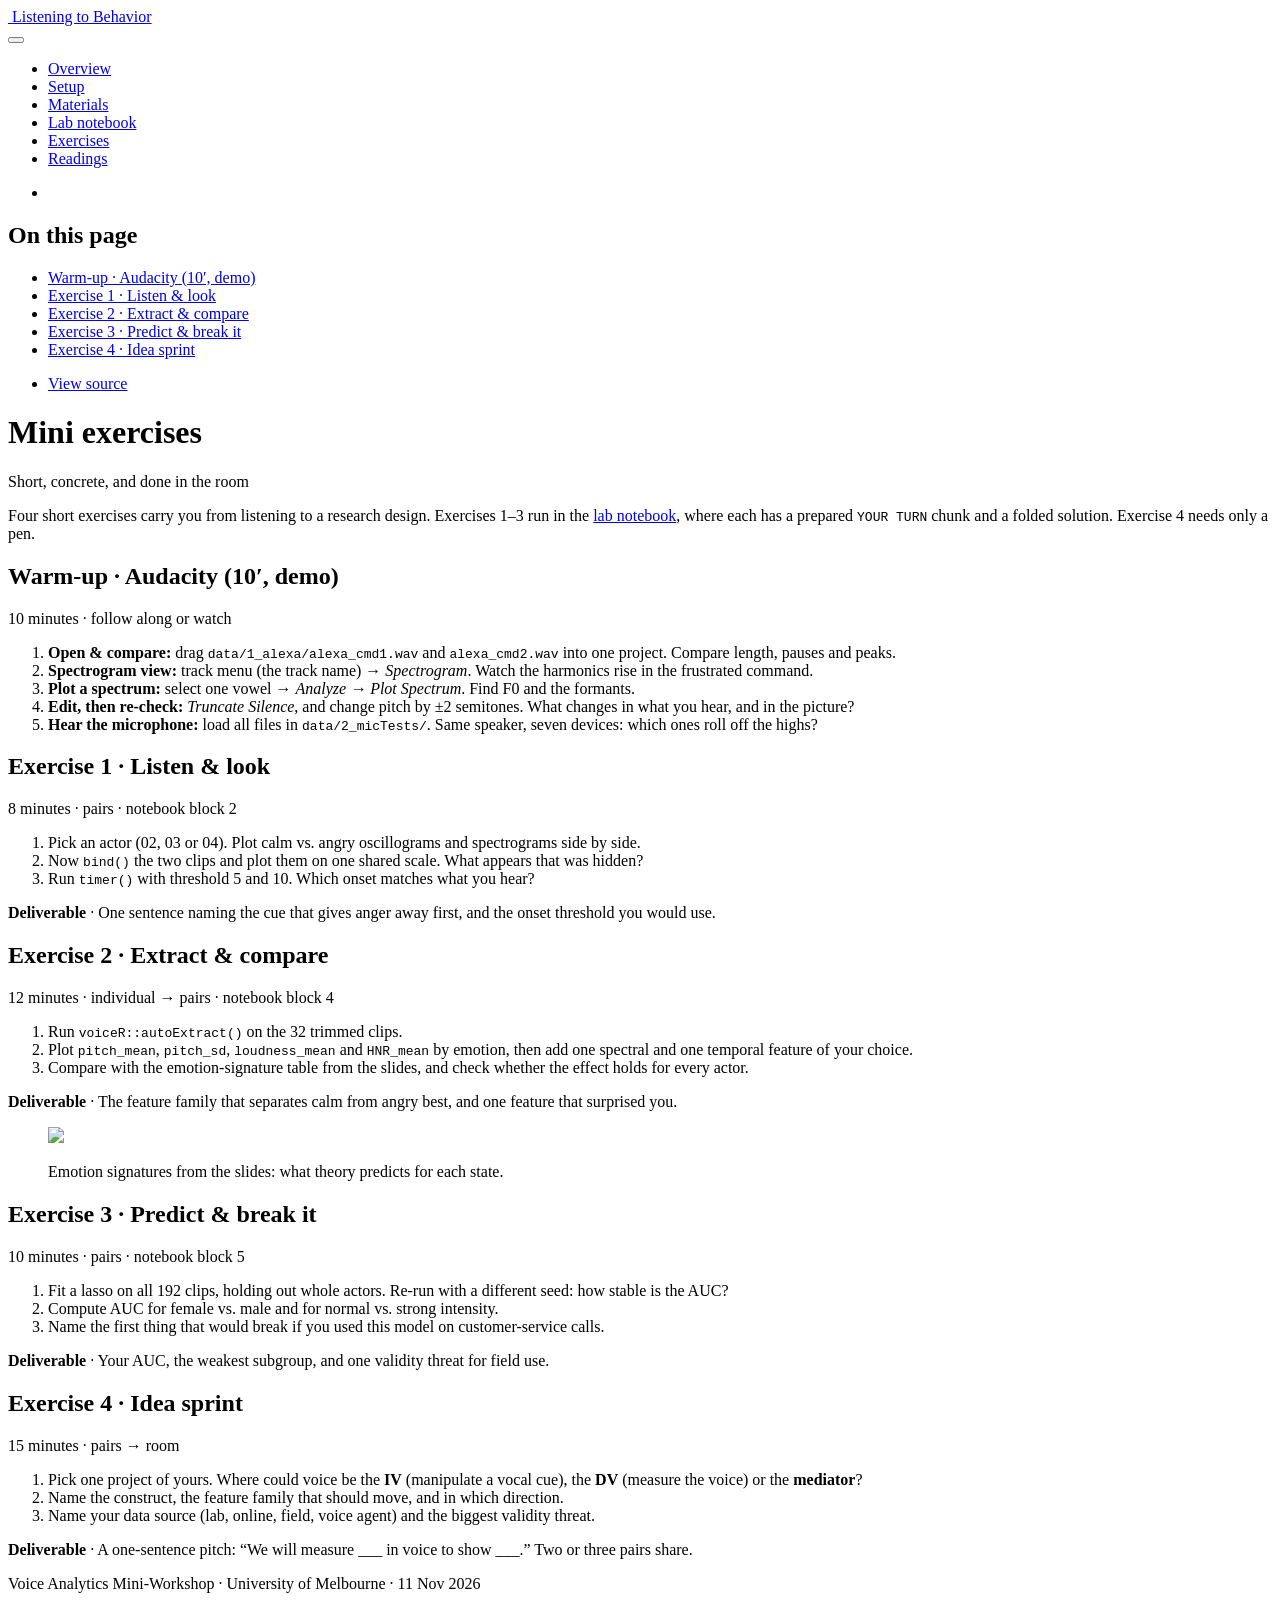
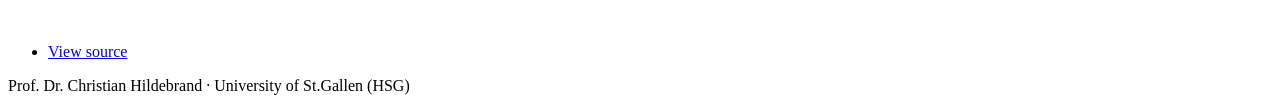
==== docs/exercises.html @ 2fc5c0d3 "Add files via upload" ====
<!DOCTYPE html>
<html xmlns="http://www.w3.org/1999/xhtml" lang="en" xml:lang="en"><head>

<meta charset="utf-8">
<meta name="generator" content="quarto-1.6.42">

<meta name="viewport" content="width=device-width, initial-scale=1.0, user-scalable=yes">


<title>Mini exercises – Listening to Behavior</title>
<style>
code{white-space: pre-wrap;}
span.smallcaps{font-variant: small-caps;}
div.columns{display: flex; gap: min(4vw, 1.5em);}
div.column{flex: auto; overflow-x: auto;}
div.hanging-indent{margin-left: 1.5em; text-indent: -1.5em;}
ul.task-list{list-style: none;}
ul.task-list li input[type="checkbox"] {
  width: 0.8em;
  margin: 0 0.8em 0.2em -1em; /* quarto-specific, see https://github.com/quarto-dev/quarto-cli/issues/4556 */ 
  vertical-align: middle;
}
</style>


<script src="site_libs/quarto-nav/quarto-nav.js"></script>
<script src="site_libs/quarto-nav/headroom.min.js"></script>
<script src="site_libs/clipboard/clipboard.min.js"></script>
<script src="site_libs/quarto-search/autocomplete.umd.js"></script>
<script src="site_libs/quarto-search/fuse.min.js"></script>
<script src="site_libs/quarto-search/quarto-search.js"></script>
<meta name="quarto:offset" content="./">
<script src="site_libs/quarto-html/quarto.js"></script>
<script src="site_libs/quarto-html/popper.min.js"></script>
<script src="site_libs/quarto-html/tippy.umd.min.js"></script>
<script src="site_libs/quarto-html/anchor.min.js"></script>
<link href="site_libs/quarto-html/tippy.css" rel="stylesheet">
<link href="site_libs/quarto-html/quarto-syntax-highlighting-2f5df379a58b258e96c21c0638c20c03.css" rel="stylesheet" id="quarto-text-highlighting-styles">
<script src="site_libs/bootstrap/bootstrap.min.js"></script>
<link href="site_libs/bootstrap/bootstrap-icons.css" rel="stylesheet">
<link href="site_libs/bootstrap/bootstrap-9701ccb77f24afb38306966c684df06f.min.css" rel="stylesheet" append-hash="true" id="quarto-bootstrap" data-mode="light">
<script id="quarto-search-options" type="application/json">{
  "location": "navbar",
  "copy-button": false,
  "collapse-after": 3,
  "panel-placement": "end",
  "type": "overlay",
  "limit": 50,
  "keyboard-shortcut": [
    "f",
    "/",
    "s"
  ],
  "show-item-context": false,
  "language": {
    "search-no-results-text": "No results",
    "search-matching-documents-text": "matching documents",
    "search-copy-link-title": "Copy link to search",
    "search-hide-matches-text": "Hide additional matches",
    "search-more-match-text": "more match in this document",
    "search-more-matches-text": "more matches in this document",
    "search-clear-button-title": "Clear",
    "search-text-placeholder": "",
    "search-detached-cancel-button-title": "Cancel",
    "search-submit-button-title": "Submit",
    "search-label": "Search"
  }
}</script>
<style>html{ scroll-behavior: smooth; }</style>


</head>

<body class="nav-fixed">

<div id="quarto-search-results"></div>
  <header id="quarto-header" class="headroom fixed-top">
    <nav class="navbar navbar-expand-lg " data-bs-theme="dark">
      <div class="navbar-container container-fluid">
      <div class="navbar-brand-container mx-auto">
    <a href="./index.html" class="navbar-brand navbar-brand-logo">
    <img src="./assets/hsg_logo.png" alt="" class="navbar-logo">
    </a>
    <a class="navbar-brand" href="./index.html">
    <span class="navbar-title">Listening to Behavior</span>
    </a>
  </div>
            <div id="quarto-search" class="" title="Search"></div>
          <button class="navbar-toggler" type="button" data-bs-toggle="collapse" data-bs-target="#navbarCollapse" aria-controls="navbarCollapse" role="menu" aria-expanded="false" aria-label="Toggle navigation" onclick="if (window.quartoToggleHeadroom) { window.quartoToggleHeadroom(); }">
  <span class="navbar-toggler-icon"></span>
</button>
          <div class="collapse navbar-collapse" id="navbarCollapse">
            <ul class="navbar-nav navbar-nav-scroll me-auto">
  <li class="nav-item">
    <a class="nav-link" href="./index.html"> 
<span class="menu-text">Overview</span></a>
  </li>  
  <li class="nav-item">
    <a class="nav-link" href="./setup.html"> 
<span class="menu-text">Setup</span></a>
  </li>  
  <li class="nav-item">
    <a class="nav-link" href="./materials.html"> 
<span class="menu-text">Materials</span></a>
  </li>  
  <li class="nav-item">
    <a class="nav-link" href="./lab/voice_lab.html"> 
<span class="menu-text">Lab notebook</span></a>
  </li>  
  <li class="nav-item">
    <a class="nav-link active" href="./exercises.html" aria-current="page"> 
<span class="menu-text">Exercises</span></a>
  </li>  
  <li class="nav-item">
    <a class="nav-link" href="./resources.html"> 
<span class="menu-text">Readings</span></a>
  </li>  
</ul>
            <ul class="navbar-nav navbar-nav-scroll ms-auto">
  <li class="nav-item compact">
    <a class="nav-link" href="https://github.com/childebrand/Melbourne-Voice-2026"> <i class="bi bi-github" role="img">
</i> 
<span class="menu-text"></span></a>
  </li>  
</ul>
          </div> <!-- /navcollapse -->
            <div class="quarto-navbar-tools">
</div>
      </div> <!-- /container-fluid -->
    </nav>
</header>
<!-- content -->
<div id="quarto-content" class="quarto-container page-columns page-rows-contents page-layout-article page-navbar">
<!-- sidebar -->
<!-- margin-sidebar -->
    <div id="quarto-margin-sidebar" class="sidebar margin-sidebar">
        <nav id="TOC" role="doc-toc" class="toc-active">
    <h2 id="toc-title">On this page</h2>
   
  <ul>
  <li><a href="#warm-up-audacity-10-demo" id="toc-warm-up-audacity-10-demo" class="nav-link active" data-scroll-target="#warm-up-audacity-10-demo">Warm-up · Audacity (10′, demo)</a></li>
  <li><a href="#exercise-1-listen-look" id="toc-exercise-1-listen-look" class="nav-link" data-scroll-target="#exercise-1-listen-look">Exercise 1 · Listen &amp; look</a></li>
  <li><a href="#exercise-2-extract-compare" id="toc-exercise-2-extract-compare" class="nav-link" data-scroll-target="#exercise-2-extract-compare">Exercise 2 · Extract &amp; compare</a></li>
  <li><a href="#exercise-3-predict-break-it" id="toc-exercise-3-predict-break-it" class="nav-link" data-scroll-target="#exercise-3-predict-break-it">Exercise 3 · Predict &amp; break it</a></li>
  <li><a href="#exercise-4-idea-sprint" id="toc-exercise-4-idea-sprint" class="nav-link" data-scroll-target="#exercise-4-idea-sprint">Exercise 4 · Idea sprint</a></li>
  </ul>
<div class="toc-actions"><ul><li><a href="https://github.com/childebrand/Melbourne-Voice-2026/blob/main/exercises.qmd" class="toc-action"><i class="bi bi-github"></i>View source</a></li></ul></div></nav>
    </div>
<!-- main -->
<main class="content" id="quarto-document-content">

<header id="title-block-header" class="quarto-title-block default">
<div class="quarto-title">
<h1 class="title">Mini exercises</h1>
<p class="subtitle lead">Short, concrete, and done in the room</p>
</div>



<div class="quarto-title-meta">

    
  
    
  </div>
  


</header>


<p>Four short exercises carry you from listening to a research design. Exercises 1–3 run in the <a href="lab/voice_lab.html">lab notebook</a>, where each has a prepared <code>YOUR TURN</code> chunk and a folded solution. Exercise 4 needs only a pen.</p>
<section id="warm-up-audacity-10-demo" class="level2">
<h2 class="anchored" data-anchor-id="warm-up-audacity-10-demo">Warm-up · Audacity (10′, demo)</h2>
<div class="exercise">
<div class="meta">10 minutes · follow along or watch</div>
<ol>
<li><b>Open &amp; compare:</b> drag <code>data/1_alexa/alexa_cmd1.wav</code> and <code>alexa_cmd2.wav</code> into one project. Compare length, pauses and peaks.</li>
<li><b>Spectrogram view:</b> track menu (the track name) → <i>Spectrogram</i>. Watch the harmonics rise in the frustrated command.</li>
<li><b>Plot a spectrum:</b> select one vowel → <i>Analyze → Plot Spectrum</i>. Find F0 and the formants.</li>
<li><b>Edit, then re-check:</b> <i>Truncate Silence</i>, and change pitch by ±2 semitones. What changes in what you hear, and in the picture?</li>
<li><b>Hear the microphone:</b> load all files in <code>data/2_micTests/</code>. Same speaker, seven devices: which ones roll off the highs?</li>
</ol>
</div>
</section>
<section id="exercise-1-listen-look" class="level2">
<h2 class="anchored" data-anchor-id="exercise-1-listen-look">Exercise 1 · Listen &amp; look</h2>
<div class="exercise">
<div class="meta">8 minutes · pairs · notebook block 2</div>
<ol>
<li>Pick an actor (02, 03 or 04). Plot calm vs. angry oscillograms and spectrograms side by side.</li>
<li>Now <code>bind()</code> the two clips and plot them on one shared scale. What appears that was hidden?</li>
<li>Run <code>timer()</code> with threshold 5 and 10. Which onset matches what you hear?</li>
</ol>
<div class="deliv"><b>Deliverable</b> · One sentence naming the cue that gives anger away first, and the onset threshold you would use.</div>
</div>
</section>
<section id="exercise-2-extract-compare" class="level2">
<h2 class="anchored" data-anchor-id="exercise-2-extract-compare">Exercise 2 · Extract &amp; compare</h2>
<div class="exercise">
<div class="meta">12 minutes · individual → pairs · notebook block 4</div>
<ol>
<li>Run <code>voiceR::autoExtract()</code> on the 32 trimmed clips.</li>
<li>Plot <code>pitch_mean</code>, <code>pitch_sd</code>, <code>loudness_mean</code> and <code>HNR_mean</code> by emotion, then add one spectral and one temporal feature of your choice.</li>
<li>Compare with the emotion-signature table from the slides, and check whether the effect holds for every actor.</li>
</ol>
<div class="deliv"><b>Deliverable</b> · The feature family that separates calm from angry best, and one feature that surprised you.</div>
</div>
<div class="quarto-figure quarto-figure-center">
<figure class="figure">
<p><img src="assets/emotion_signatures.png" class="img-fluid figure-img" style="width:70.0%"></p>
<figcaption>Emotion signatures from the slides: what theory predicts for each state.</figcaption>
</figure>
</div>
</section>
<section id="exercise-3-predict-break-it" class="level2">
<h2 class="anchored" data-anchor-id="exercise-3-predict-break-it">Exercise 3 · Predict &amp; break it</h2>
<div class="exercise">
<div class="meta">10 minutes · pairs · notebook block 5</div>
<ol>
<li>Fit a lasso on all 192 clips, holding out whole actors. Re-run with a different seed: how stable is the AUC?</li>
<li>Compute AUC for female vs. male and for normal vs. strong intensity.</li>
<li>Name the first thing that would break if you used this model on customer-service calls.</li>
</ol>
<div class="deliv"><b>Deliverable</b> · Your AUC, the weakest subgroup, and one validity threat for field use.</div>
</div>
</section>
<section id="exercise-4-idea-sprint" class="level2">
<h2 class="anchored" data-anchor-id="exercise-4-idea-sprint">Exercise 4 · Idea sprint</h2>
<div class="exercise">
<div class="meta">15 minutes · pairs → room</div>
<ol>
<li>Pick one project of yours. Where could voice be the <b>IV</b> (manipulate a vocal cue), the <b>DV</b> (measure the voice) or the <b>mediator</b>?</li>
<li>Name the construct, the feature family that should move, and in which direction.</li>
<li>Name your data source (lab, online, field, voice agent) and the biggest validity threat.</li>
</ol>
<div class="deliv"><b>Deliverable</b> · A one-sentence pitch: “We will measure ___ in voice to show ___.” Two or three pairs share.</div>
</div>


</section>

</main> <!-- /main -->
<script id="quarto-html-after-body" type="application/javascript">
window.document.addEventListener("DOMContentLoaded", function (event) {
  const toggleBodyColorMode = (bsSheetEl) => {
    const mode = bsSheetEl.getAttribute("data-mode");
    const bodyEl = window.document.querySelector("body");
    if (mode === "dark") {
      bodyEl.classList.add("quarto-dark");
      bodyEl.classList.remove("quarto-light");
    } else {
      bodyEl.classList.add("quarto-light");
      bodyEl.classList.remove("quarto-dark");
    }
  }
  const toggleBodyColorPrimary = () => {
    const bsSheetEl = window.document.querySelector("link#quarto-bootstrap");
    if (bsSheetEl) {
      toggleBodyColorMode(bsSheetEl);
    }
  }
  toggleBodyColorPrimary();  
  const icon = "";
  const anchorJS = new window.AnchorJS();
  anchorJS.options = {
    placement: 'right',
    icon: icon
  };
  anchorJS.add('.anchored');
  const isCodeAnnotation = (el) => {
    for (const clz of el.classList) {
      if (clz.startsWith('code-annotation-')) {                     
        return true;
      }
    }
    return false;
  }
  const onCopySuccess = function(e) {
    // button target
    const button = e.trigger;
    // don't keep focus
    button.blur();
    // flash "checked"
    button.classList.add('code-copy-button-checked');
    var currentTitle = button.getAttribute("title");
    button.setAttribute("title", "Copied!");
    let tooltip;
    if (window.bootstrap) {
      button.setAttribute("data-bs-toggle", "tooltip");
      button.setAttribute("data-bs-placement", "left");
      button.setAttribute("data-bs-title", "Copied!");
      tooltip = new bootstrap.Tooltip(button, 
        { trigger: "manual", 
          customClass: "code-copy-button-tooltip",
          offset: [0, -8]});
      tooltip.show();    
    }
    setTimeout(function() {
      if (tooltip) {
        tooltip.hide();
        button.removeAttribute("data-bs-title");
        button.removeAttribute("data-bs-toggle");
        button.removeAttribute("data-bs-placement");
      }
      button.setAttribute("title", currentTitle);
      button.classList.remove('code-copy-button-checked');
    }, 1000);
    // clear code selection
    e.clearSelection();
  }
  const getTextToCopy = function(trigger) {
      const codeEl = trigger.previousElementSibling.cloneNode(true);
      for (const childEl of codeEl.children) {
        if (isCodeAnnotation(childEl)) {
          childEl.remove();
        }
      }
      return codeEl.innerText;
  }
  const clipboard = new window.ClipboardJS('.code-copy-button:not([data-in-quarto-modal])', {
    text: getTextToCopy
  });
  clipboard.on('success', onCopySuccess);
  if (window.document.getElementById('quarto-embedded-source-code-modal')) {
    const clipboardModal = new window.ClipboardJS('.code-copy-button[data-in-quarto-modal]', {
      text: getTextToCopy,
      container: window.document.getElementById('quarto-embedded-source-code-modal')
    });
    clipboardModal.on('success', onCopySuccess);
  }
    var localhostRegex = new RegExp(/^(?:http|https):\/\/localhost\:?[0-9]*\//);
    var mailtoRegex = new RegExp(/^mailto:/);
      var filterRegex = new RegExp("https:\/\/childebrand\.github\.io\/Melbourne-Voice-2026\/");
    var isInternal = (href) => {
        return filterRegex.test(href) || localhostRegex.test(href) || mailtoRegex.test(href);
    }
    // Inspect non-navigation links and adorn them if external
 	var links = window.document.querySelectorAll('a[href]:not(.nav-link):not(.navbar-brand):not(.toc-action):not(.sidebar-link):not(.sidebar-item-toggle):not(.pagination-link):not(.no-external):not([aria-hidden]):not(.dropdown-item):not(.quarto-navigation-tool):not(.about-link)');
    for (var i=0; i<links.length; i++) {
      const link = links[i];
      if (!isInternal(link.href)) {
        // undo the damage that might have been done by quarto-nav.js in the case of
        // links that we want to consider external
        if (link.dataset.originalHref !== undefined) {
          link.href = link.dataset.originalHref;
        }
      }
    }
  function tippyHover(el, contentFn, onTriggerFn, onUntriggerFn) {
    const config = {
      allowHTML: true,
      maxWidth: 500,
      delay: 100,
      arrow: false,
      appendTo: function(el) {
          return el.parentElement;
      },
      interactive: true,
      interactiveBorder: 10,
      theme: 'quarto',
      placement: 'bottom-start',
    };
    if (contentFn) {
      config.content = contentFn;
    }
    if (onTriggerFn) {
      config.onTrigger = onTriggerFn;
    }
    if (onUntriggerFn) {
      config.onUntrigger = onUntriggerFn;
    }
    window.tippy(el, config); 
  }
  const noterefs = window.document.querySelectorAll('a[role="doc-noteref"]');
  for (var i=0; i<noterefs.length; i++) {
    const ref = noterefs[i];
    tippyHover(ref, function() {
      // use id or data attribute instead here
      let href = ref.getAttribute('data-footnote-href') || ref.getAttribute('href');
      try { href = new URL(href).hash; } catch {}
      const id = href.replace(/^#\/?/, "");
      const note = window.document.getElementById(id);
      if (note) {
        return note.innerHTML;
      } else {
        return "";
      }
    });
  }
  const xrefs = window.document.querySelectorAll('a.quarto-xref');
  const processXRef = (id, note) => {
    // Strip column container classes
    const stripColumnClz = (el) => {
      el.classList.remove("page-full", "page-columns");
      if (el.children) {
        for (const child of el.children) {
          stripColumnClz(child);
        }
      }
    }
    stripColumnClz(note)
    if (id === null || id.startsWith('sec-')) {
      // Special case sections, only their first couple elements
      const container = document.createElement("div");
      if (note.children && note.children.length > 2) {
        container.appendChild(note.children[0].cloneNode(true));
        for (let i = 1; i < note.children.length; i++) {
          const child = note.children[i];
          if (child.tagName === "P" && child.innerText === "") {
            continue;
          } else {
            container.appendChild(child.cloneNode(true));
            break;
          }
        }
        if (window.Quarto?.typesetMath) {
          window.Quarto.typesetMath(container);
        }
        return container.innerHTML
      } else {
        if (window.Quarto?.typesetMath) {
          window.Quarto.typesetMath(note);
        }
        return note.innerHTML;
      }
    } else {
      // Remove any anchor links if they are present
      const anchorLink = note.querySelector('a.anchorjs-link');
      if (anchorLink) {
        anchorLink.remove();
      }
      if (window.Quarto?.typesetMath) {
        window.Quarto.typesetMath(note);
      }
      if (note.classList.contains("callout")) {
        return note.outerHTML;
      } else {
        return note.innerHTML;
      }
    }
  }
  for (var i=0; i<xrefs.length; i++) {
    const xref = xrefs[i];
    tippyHover(xref, undefined, function(instance) {
      instance.disable();
      let url = xref.getAttribute('href');
      let hash = undefined; 
      if (url.startsWith('#')) {
        hash = url;
      } else {
        try { hash = new URL(url).hash; } catch {}
      }
      if (hash) {
        const id = hash.replace(/^#\/?/, "");
        const note = window.document.getElementById(id);
        if (note !== null) {
          try {
            const html = processXRef(id, note.cloneNode(true));
            instance.setContent(html);
          } finally {
            instance.enable();
            instance.show();
          }
        } else {
          // See if we can fetch this
          fetch(url.split('#')[0])
          .then(res => res.text())
          .then(html => {
            const parser = new DOMParser();
            const htmlDoc = parser.parseFromString(html, "text/html");
            const note = htmlDoc.getElementById(id);
            if (note !== null) {
              const html = processXRef(id, note);
              instance.setContent(html);
            } 
          }).finally(() => {
            instance.enable();
            instance.show();
          });
        }
      } else {
        // See if we can fetch a full url (with no hash to target)
        // This is a special case and we should probably do some content thinning / targeting
        fetch(url)
        .then(res => res.text())
        .then(html => {
          const parser = new DOMParser();
          const htmlDoc = parser.parseFromString(html, "text/html");
          const note = htmlDoc.querySelector('main.content');
          if (note !== null) {
            // This should only happen for chapter cross references
            // (since there is no id in the URL)
            // remove the first header
            if (note.children.length > 0 && note.children[0].tagName === "HEADER") {
              note.children[0].remove();
            }
            const html = processXRef(null, note);
            instance.setContent(html);
          } 
        }).finally(() => {
          instance.enable();
          instance.show();
        });
      }
    }, function(instance) {
    });
  }
      let selectedAnnoteEl;
      const selectorForAnnotation = ( cell, annotation) => {
        let cellAttr = 'data-code-cell="' + cell + '"';
        let lineAttr = 'data-code-annotation="' +  annotation + '"';
        const selector = 'span[' + cellAttr + '][' + lineAttr + ']';
        return selector;
      }
      const selectCodeLines = (annoteEl) => {
        const doc = window.document;
        const targetCell = annoteEl.getAttribute("data-target-cell");
        const targetAnnotation = annoteEl.getAttribute("data-target-annotation");
        const annoteSpan = window.document.querySelector(selectorForAnnotation(targetCell, targetAnnotation));
        const lines = annoteSpan.getAttribute("data-code-lines").split(",");
        const lineIds = lines.map((line) => {
          return targetCell + "-" + line;
        })
        let top = null;
        let height = null;
        let parent = null;
        if (lineIds.length > 0) {
            //compute the position of the single el (top and bottom and make a div)
            const el = window.document.getElementById(lineIds[0]);
            top = el.offsetTop;
            height = el.offsetHeight;
            parent = el.parentElement.parentElement;
          if (lineIds.length > 1) {
            const lastEl = window.document.getElementById(lineIds[lineIds.length - 1]);
            const bottom = lastEl.offsetTop + lastEl.offsetHeight;
            height = bottom - top;
          }
          if (top !== null && height !== null && parent !== null) {
            // cook up a div (if necessary) and position it 
            let div = window.document.getElementById("code-annotation-line-highlight");
            if (div === null) {
              div = window.document.createElement("div");
              div.setAttribute("id", "code-annotation-line-highlight");
              div.style.position = 'absolute';
              parent.appendChild(div);
            }
            div.style.top = top - 2 + "px";
            div.style.height = height + 4 + "px";
            div.style.left = 0;
            let gutterDiv = window.document.getElementById("code-annotation-line-highlight-gutter");
            if (gutterDiv === null) {
              gutterDiv = window.document.createElement("div");
              gutterDiv.setAttribute("id", "code-annotation-line-highlight-gutter");
              gutterDiv.style.position = 'absolute';
              const codeCell = window.document.getElementById(targetCell);
              const gutter = codeCell.querySelector('.code-annotation-gutter');
              gutter.appendChild(gutterDiv);
            }
            gutterDiv.style.top = top - 2 + "px";
            gutterDiv.style.height = height + 4 + "px";
          }
          selectedAnnoteEl = annoteEl;
        }
      };
      const unselectCodeLines = () => {
        const elementsIds = ["code-annotation-line-highlight", "code-annotation-line-highlight-gutter"];
        elementsIds.forEach((elId) => {
          const div = window.document.getElementById(elId);
          if (div) {
            div.remove();
          }
        });
        selectedAnnoteEl = undefined;
      };
        // Handle positioning of the toggle
    window.addEventListener(
      "resize",
      throttle(() => {
        elRect = undefined;
        if (selectedAnnoteEl) {
          selectCodeLines(selectedAnnoteEl);
        }
      }, 10)
    );
    function throttle(fn, ms) {
    let throttle = false;
    let timer;
      return (...args) => {
        if(!throttle) { // first call gets through
            fn.apply(this, args);
            throttle = true;
        } else { // all the others get throttled
            if(timer) clearTimeout(timer); // cancel #2
            timer = setTimeout(() => {
              fn.apply(this, args);
              timer = throttle = false;
            }, ms);
        }
      };
    }
      // Attach click handler to the DT
      const annoteDls = window.document.querySelectorAll('dt[data-target-cell]');
      for (const annoteDlNode of annoteDls) {
        annoteDlNode.addEventListener('click', (event) => {
          const clickedEl = event.target;
          if (clickedEl !== selectedAnnoteEl) {
            unselectCodeLines();
            const activeEl = window.document.querySelector('dt[data-target-cell].code-annotation-active');
            if (activeEl) {
              activeEl.classList.remove('code-annotation-active');
            }
            selectCodeLines(clickedEl);
            clickedEl.classList.add('code-annotation-active');
          } else {
            // Unselect the line
            unselectCodeLines();
            clickedEl.classList.remove('code-annotation-active');
          }
        });
      }
  const findCites = (el) => {
    const parentEl = el.parentElement;
    if (parentEl) {
      const cites = parentEl.dataset.cites;
      if (cites) {
        return {
          el,
          cites: cites.split(' ')
        };
      } else {
        return findCites(el.parentElement)
      }
    } else {
      return undefined;
    }
  };
  var bibliorefs = window.document.querySelectorAll('a[role="doc-biblioref"]');
  for (var i=0; i<bibliorefs.length; i++) {
    const ref = bibliorefs[i];
    const citeInfo = findCites(ref);
    if (citeInfo) {
      tippyHover(citeInfo.el, function() {
        var popup = window.document.createElement('div');
        citeInfo.cites.forEach(function(cite) {
          var citeDiv = window.document.createElement('div');
          citeDiv.classList.add('hanging-indent');
          citeDiv.classList.add('csl-entry');
          var biblioDiv = window.document.getElementById('ref-' + cite);
          if (biblioDiv) {
            citeDiv.innerHTML = biblioDiv.innerHTML;
          }
          popup.appendChild(citeDiv);
        });
        return popup.innerHTML;
      });
    }
  }
});
</script>
</div> <!-- /content -->
<footer class="footer">
  <div class="nav-footer">
    <div class="nav-footer-left">
<p>Voice Analytics Mini-Workshop · University of Melbourne · 11 Nov 2026</p>
</div>   
    <div class="nav-footer-center">
      &nbsp;
    <div class="toc-actions d-sm-block d-md-none"><ul><li><a href="https://github.com/childebrand/Melbourne-Voice-2026/blob/main/exercises.qmd" class="toc-action"><i class="bi bi-github"></i>View source</a></li></ul></div></div>
    <div class="nav-footer-right">
<p>Prof.&nbsp;Dr.&nbsp;Christian Hildebrand · University of St.Gallen (HSG)</p>
</div>
  </div>
</footer>




<script src="site_libs/quarto-html/zenscroll-min.js"></script>
</body></html>
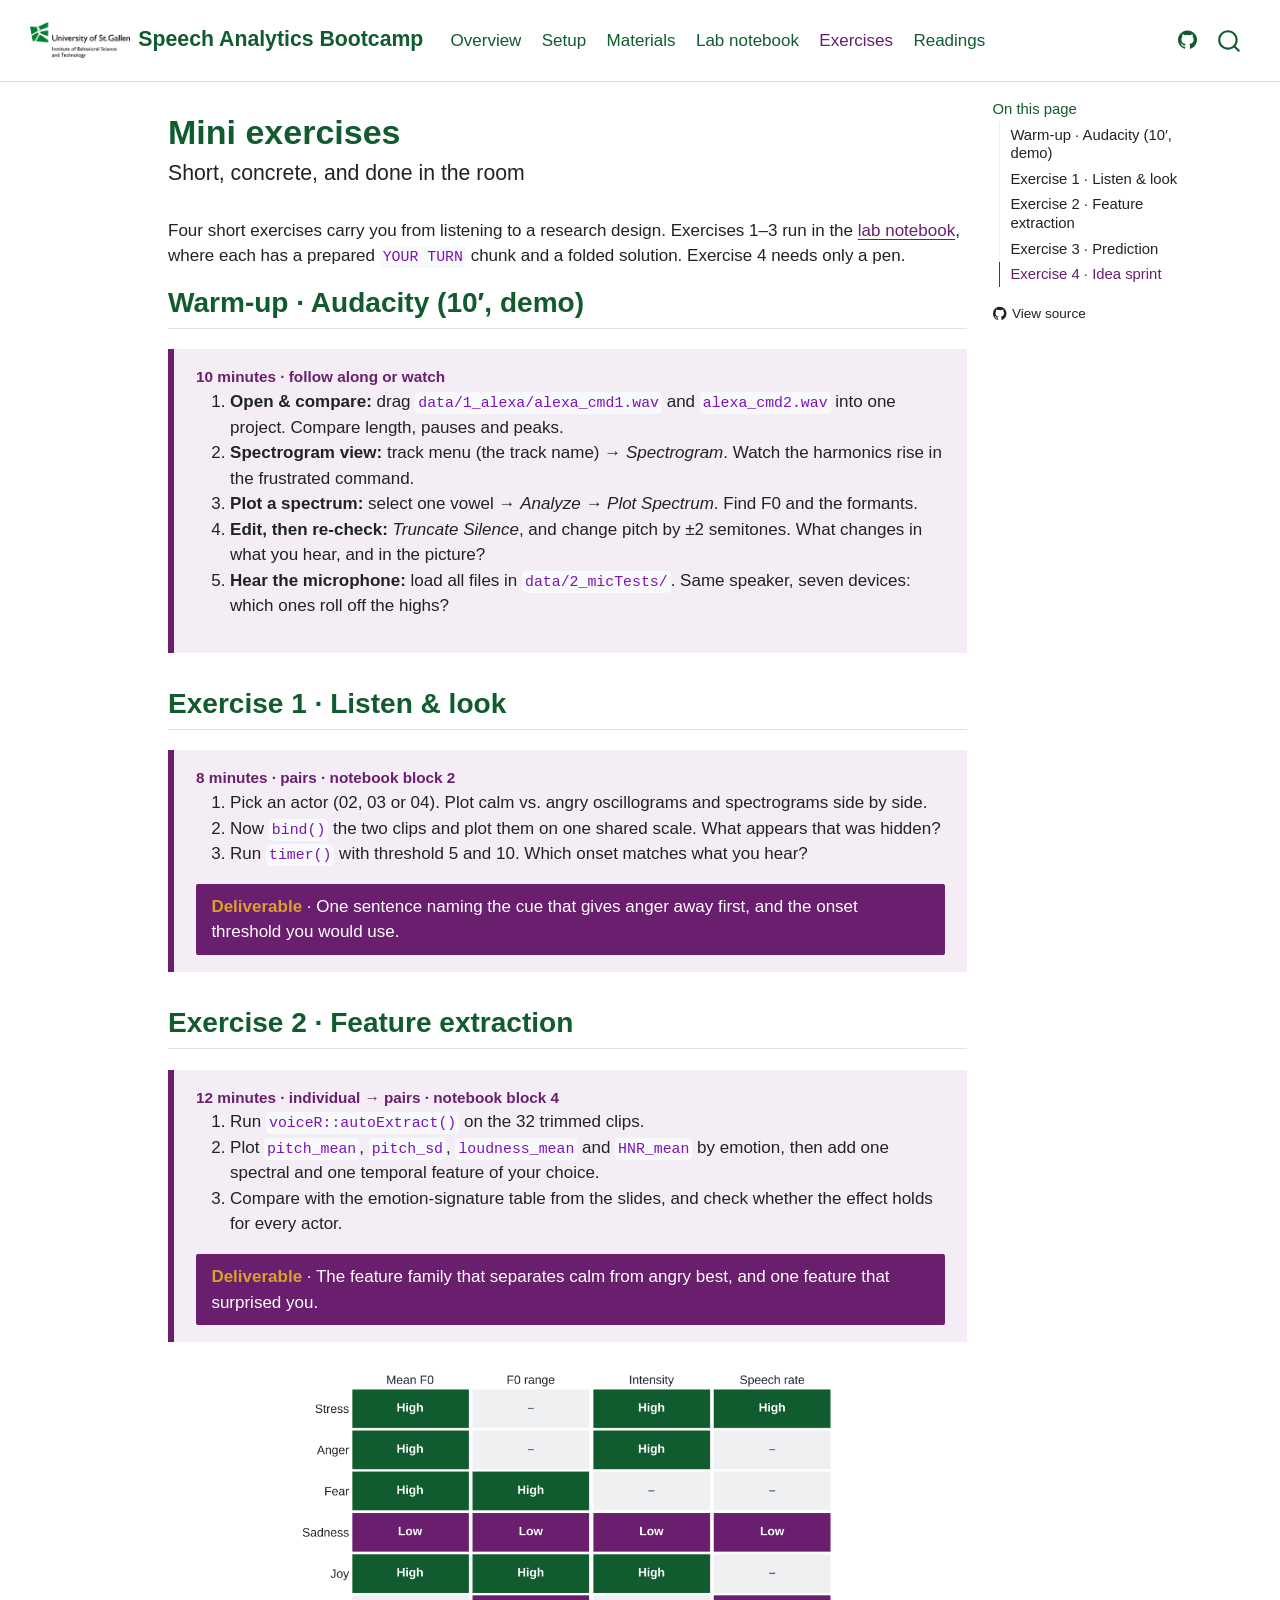
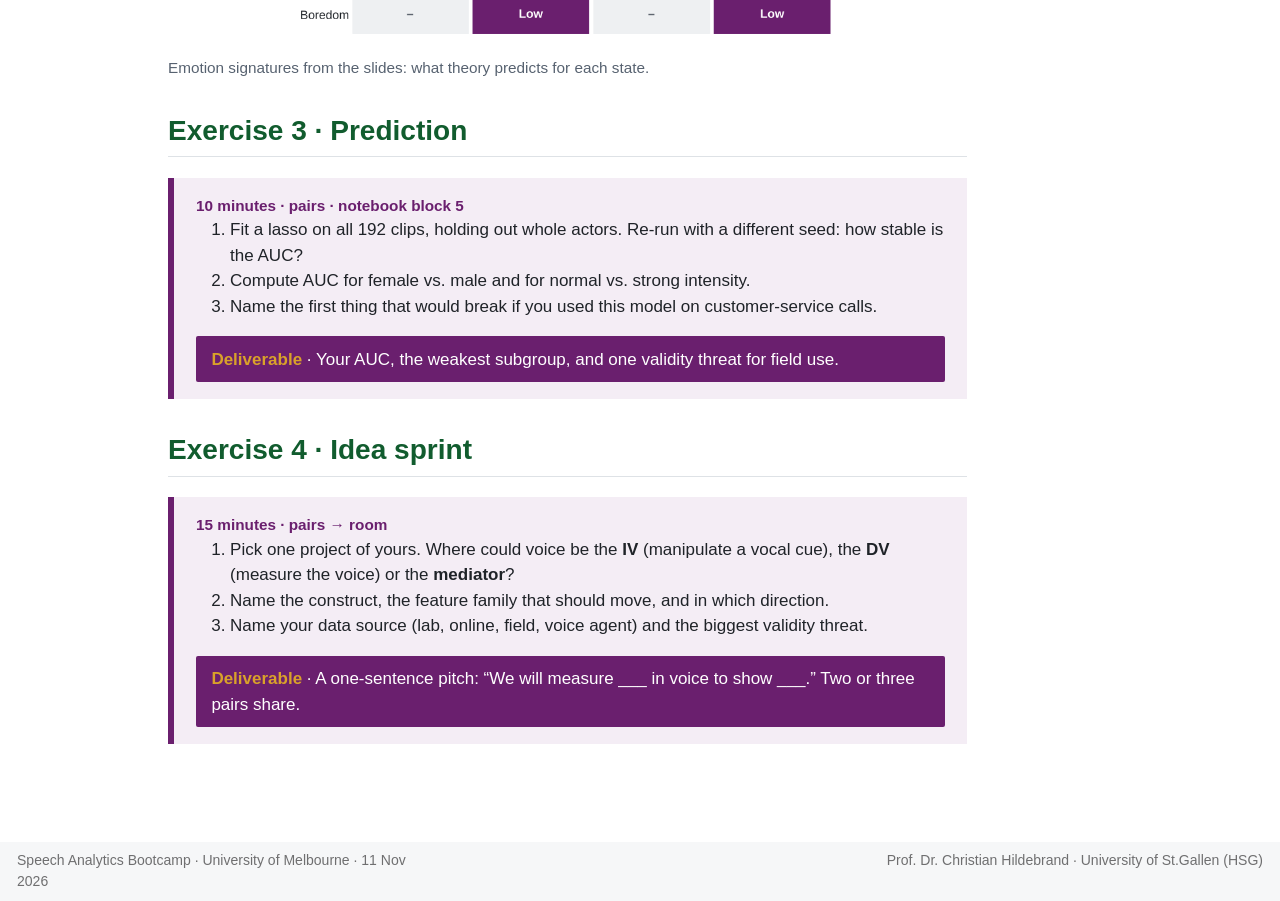
==== commit e101b308: "Add files via upload" ====
--- a/docs/exercises.html
+++ b/docs/exercises.html
@@ -7,7 +7,7 @@
 <meta name="viewport" content="width=device-width, initial-scale=1.0, user-scalable=yes">
 
 
-<title>Mini exercises – Listening to Behavior</title>
+<title>Mini exercises – Speech Analytics Bootcamp</title>
 <style>
 code{white-space: pre-wrap;}
 span.smallcaps{font-variant: small-caps;}
@@ -82,7 +82,7 @@
     <img src="./assets/hsg_logo.png" alt="" class="navbar-logo">
     </a>
     <a class="navbar-brand" href="./index.html">
-    <span class="navbar-title">Listening to Behavior</span>
+    <span class="navbar-title">Speech Analytics Bootcamp</span>
     </a>
   </div>
             <div id="quarto-search" class="" title="Search"></div>
@@ -140,8 +140,8 @@
   <ul>
   <li><a href="#warm-up-audacity-10-demo" id="toc-warm-up-audacity-10-demo" class="nav-link active" data-scroll-target="#warm-up-audacity-10-demo">Warm-up · Audacity (10′, demo)</a></li>
   <li><a href="#exercise-1-listen-look" id="toc-exercise-1-listen-look" class="nav-link" data-scroll-target="#exercise-1-listen-look">Exercise 1 · Listen &amp; look</a></li>
-  <li><a href="#exercise-2-extract-compare" id="toc-exercise-2-extract-compare" class="nav-link" data-scroll-target="#exercise-2-extract-compare">Exercise 2 · Extract &amp; compare</a></li>
-  <li><a href="#exercise-3-predict-break-it" id="toc-exercise-3-predict-break-it" class="nav-link" data-scroll-target="#exercise-3-predict-break-it">Exercise 3 · Predict &amp; break it</a></li>
+  <li><a href="#exercise-2-feature-extraction" id="toc-exercise-2-feature-extraction" class="nav-link" data-scroll-target="#exercise-2-feature-extraction">Exercise 2 · Feature extraction</a></li>
+  <li><a href="#exercise-3-prediction" id="toc-exercise-3-prediction" class="nav-link" data-scroll-target="#exercise-3-prediction">Exercise 3 · Prediction</a></li>
   <li><a href="#exercise-4-idea-sprint" id="toc-exercise-4-idea-sprint" class="nav-link" data-scroll-target="#exercise-4-idea-sprint">Exercise 4 · Idea sprint</a></li>
   </ul>
 <div class="toc-actions"><ul><li><a href="https://github.com/childebrand/Melbourne-Voice-2026/blob/main/exercises.qmd" class="toc-action"><i class="bi bi-github"></i>View source</a></li></ul></div></nav>
@@ -195,8 +195,8 @@
 <div class="deliv"><b>Deliverable</b> · One sentence naming the cue that gives anger away first, and the onset threshold you would use.</div>
 </div>
 </section>
-<section id="exercise-2-extract-compare" class="level2">
-<h2 class="anchored" data-anchor-id="exercise-2-extract-compare">Exercise 2 · Extract &amp; compare</h2>
+<section id="exercise-2-feature-extraction" class="level2">
+<h2 class="anchored" data-anchor-id="exercise-2-feature-extraction">Exercise 2 · Feature extraction</h2>
 <div class="exercise">
 <div class="meta">12 minutes · individual → pairs · notebook block 4</div>
 <ol>
@@ -213,8 +213,8 @@
 </figure>
 </div>
 </section>
-<section id="exercise-3-predict-break-it" class="level2">
-<h2 class="anchored" data-anchor-id="exercise-3-predict-break-it">Exercise 3 · Predict &amp; break it</h2>
+<section id="exercise-3-prediction" class="level2">
+<h2 class="anchored" data-anchor-id="exercise-3-prediction">Exercise 3 · Prediction</h2>
 <div class="exercise">
 <div class="meta">10 minutes · pairs · notebook block 5</div>
 <ol>
@@ -662,7 +662,7 @@
 <footer class="footer">
   <div class="nav-footer">
     <div class="nav-footer-left">
-<p>Voice Analytics Mini-Workshop · University of Melbourne · 11 Nov 2026</p>
+<p>Speech Analytics Bootcamp · University of Melbourne · 11 Nov 2026</p>
 </div>   
     <div class="nav-footer-center">
       &nbsp;
--- a/docs/site_libs/quarto-html/tippy.css
+++ b/docs/site_libs/quarto-html/tippy.css
@@ -0,0 +1 @@
+.tippy-box[data-animation=fade][data-state=hidden]{opacity:0}[data-tippy-root]{max-width:calc(100vw - 10px)}.tippy-box{position:relative;background-color:#333;color:#fff;border-radius:4px;font-size:14px;line-height:1.4;white-space:normal;outline:0;transition-property:transform,visibility,opacity}.tippy-box[data-placement^=top]>.tippy-arrow{bottom:0}.tippy-box[data-placement^=top]>.tippy-arrow:before{bottom:-7px;left:0;border-width:8px 8px 0;border-top-color:initial;transform-origin:center top}.tippy-box[data-placement^=bottom]>.tippy-arrow{top:0}.tippy-box[data-placement^=bottom]>.tippy-arrow:before{top:-7px;left:0;border-width:0 8px 8px;border-bottom-color:initial;transform-origin:center bottom}.tippy-box[data-placement^=left]>.tippy-arrow{right:0}.tippy-box[data-placement^=left]>.tippy-arrow:before{border-width:8px 0 8px 8px;border-left-color:initial;right:-7px;transform-origin:center left}.tippy-box[data-placement^=right]>.tippy-arrow{left:0}.tippy-box[data-placement^=right]>.tippy-arrow:before{left:-7px;border-width:8px 8px 8px 0;border-right-color:initial;transform-origin:center right}.tippy-box[data-inertia][data-state=visible]{transition-timing-function:cubic-bezier(.54,1.5,.38,1.11)}.tippy-arrow{width:16px;height:16px;color:#333}.tippy-arrow:before{content:"";position:absolute;border-color:transparent;border-style:solid}.tippy-content{position:relative;padding:5px 9px;z-index:1}
--- a/docs/site_libs/quarto-html/quarto-syntax-highlighting-2f5df379a58b258e96c21c0638c20c03.css
+++ b/docs/site_libs/quarto-html/quarto-syntax-highlighting-2f5df379a58b258e96c21c0638c20c03.css
@@ -0,0 +1,205 @@
+/* quarto syntax highlight colors */
+:root {
+  --quarto-hl-ot-color: #003B4F;
+  --quarto-hl-at-color: #657422;
+  --quarto-hl-ss-color: #20794D;
+  --quarto-hl-an-color: #5E5E5E;
+  --quarto-hl-fu-color: #4758AB;
+  --quarto-hl-st-color: #20794D;
+  --quarto-hl-cf-color: #003B4F;
+  --quarto-hl-op-color: #5E5E5E;
+  --quarto-hl-er-color: #AD0000;
+  --quarto-hl-bn-color: #AD0000;
+  --quarto-hl-al-color: #AD0000;
+  --quarto-hl-va-color: #111111;
+  --quarto-hl-bu-color: inherit;
+  --quarto-hl-ex-color: inherit;
+  --quarto-hl-pp-color: #AD0000;
+  --quarto-hl-in-color: #5E5E5E;
+  --quarto-hl-vs-color: #20794D;
+  --quarto-hl-wa-color: #5E5E5E;
+  --quarto-hl-do-color: #5E5E5E;
+  --quarto-hl-im-color: #00769E;
+  --quarto-hl-ch-color: #20794D;
+  --quarto-hl-dt-color: #AD0000;
+  --quarto-hl-fl-color: #AD0000;
+  --quarto-hl-co-color: #5E5E5E;
+  --quarto-hl-cv-color: #5E5E5E;
+  --quarto-hl-cn-color: #8f5902;
+  --quarto-hl-sc-color: #5E5E5E;
+  --quarto-hl-dv-color: #AD0000;
+  --quarto-hl-kw-color: #003B4F;
+}
+
+/* other quarto variables */
+:root {
+  --quarto-font-monospace: SFMono-Regular, Menlo, Monaco, Consolas, "Liberation Mono", "Courier New", monospace;
+}
+
+pre > code.sourceCode > span {
+  color: #003B4F;
+}
+
+code span {
+  color: #003B4F;
+}
+
+code.sourceCode > span {
+  color: #003B4F;
+}
+
+div.sourceCode,
+div.sourceCode pre.sourceCode {
+  color: #003B4F;
+}
+
+code span.ot {
+  color: #003B4F;
+  font-style: inherit;
+}
+
+code span.at {
+  color: #657422;
+  font-style: inherit;
+}
+
+code span.ss {
+  color: #20794D;
+  font-style: inherit;
+}
+
+code span.an {
+  color: #5E5E5E;
+  font-style: inherit;
+}
+
+code span.fu {
+  color: #4758AB;
+  font-style: inherit;
+}
+
+code span.st {
+  color: #20794D;
+  font-style: inherit;
+}
+
+code span.cf {
+  color: #003B4F;
+  font-weight: bold;
+  font-style: inherit;
+}
+
+code span.op {
+  color: #5E5E5E;
+  font-style: inherit;
+}
+
+code span.er {
+  color: #AD0000;
+  font-style: inherit;
+}
+
+code span.bn {
+  color: #AD0000;
+  font-style: inherit;
+}
+
+code span.al {
+  color: #AD0000;
+  font-style: inherit;
+}
+
+code span.va {
+  color: #111111;
+  font-style: inherit;
+}
+
+code span.bu {
+  font-style: inherit;
+}
+
+code span.ex {
+  font-style: inherit;
+}
+
+code span.pp {
+  color: #AD0000;
+  font-style: inherit;
+}
+
+code span.in {
+  color: #5E5E5E;
+  font-style: inherit;
+}
+
+code span.vs {
+  color: #20794D;
+  font-style: inherit;
+}
+
+code span.wa {
+  color: #5E5E5E;
+  font-style: italic;
+}
+
+code span.do {
+  color: #5E5E5E;
+  font-style: italic;
+}
+
+code span.im {
+  color: #00769E;
+  font-style: inherit;
+}
+
+code span.ch {
+  color: #20794D;
+  font-style: inherit;
+}
+
+code span.dt {
+  color: #AD0000;
+  font-style: inherit;
+}
+
+code span.fl {
+  color: #AD0000;
+  font-style: inherit;
+}
+
+code span.co {
+  color: #5E5E5E;
+  font-style: inherit;
+}
+
+code span.cv {
+  color: #5E5E5E;
+  font-style: italic;
+}
+
+code span.cn {
+  color: #8f5902;
+  font-style: inherit;
+}
+
+code span.sc {
+  color: #5E5E5E;
+  font-style: inherit;
+}
+
+code span.dv {
+  color: #AD0000;
+  font-style: inherit;
+}
+
+code span.kw {
+  color: #003B4F;
+  font-weight: bold;
+  font-style: inherit;
+}
+
+.prevent-inlining {
+  content: "</";
+}
+
+/*# sourceMappingURL=35eb38a806ee71ea6d2563be2308c832.css.map */
